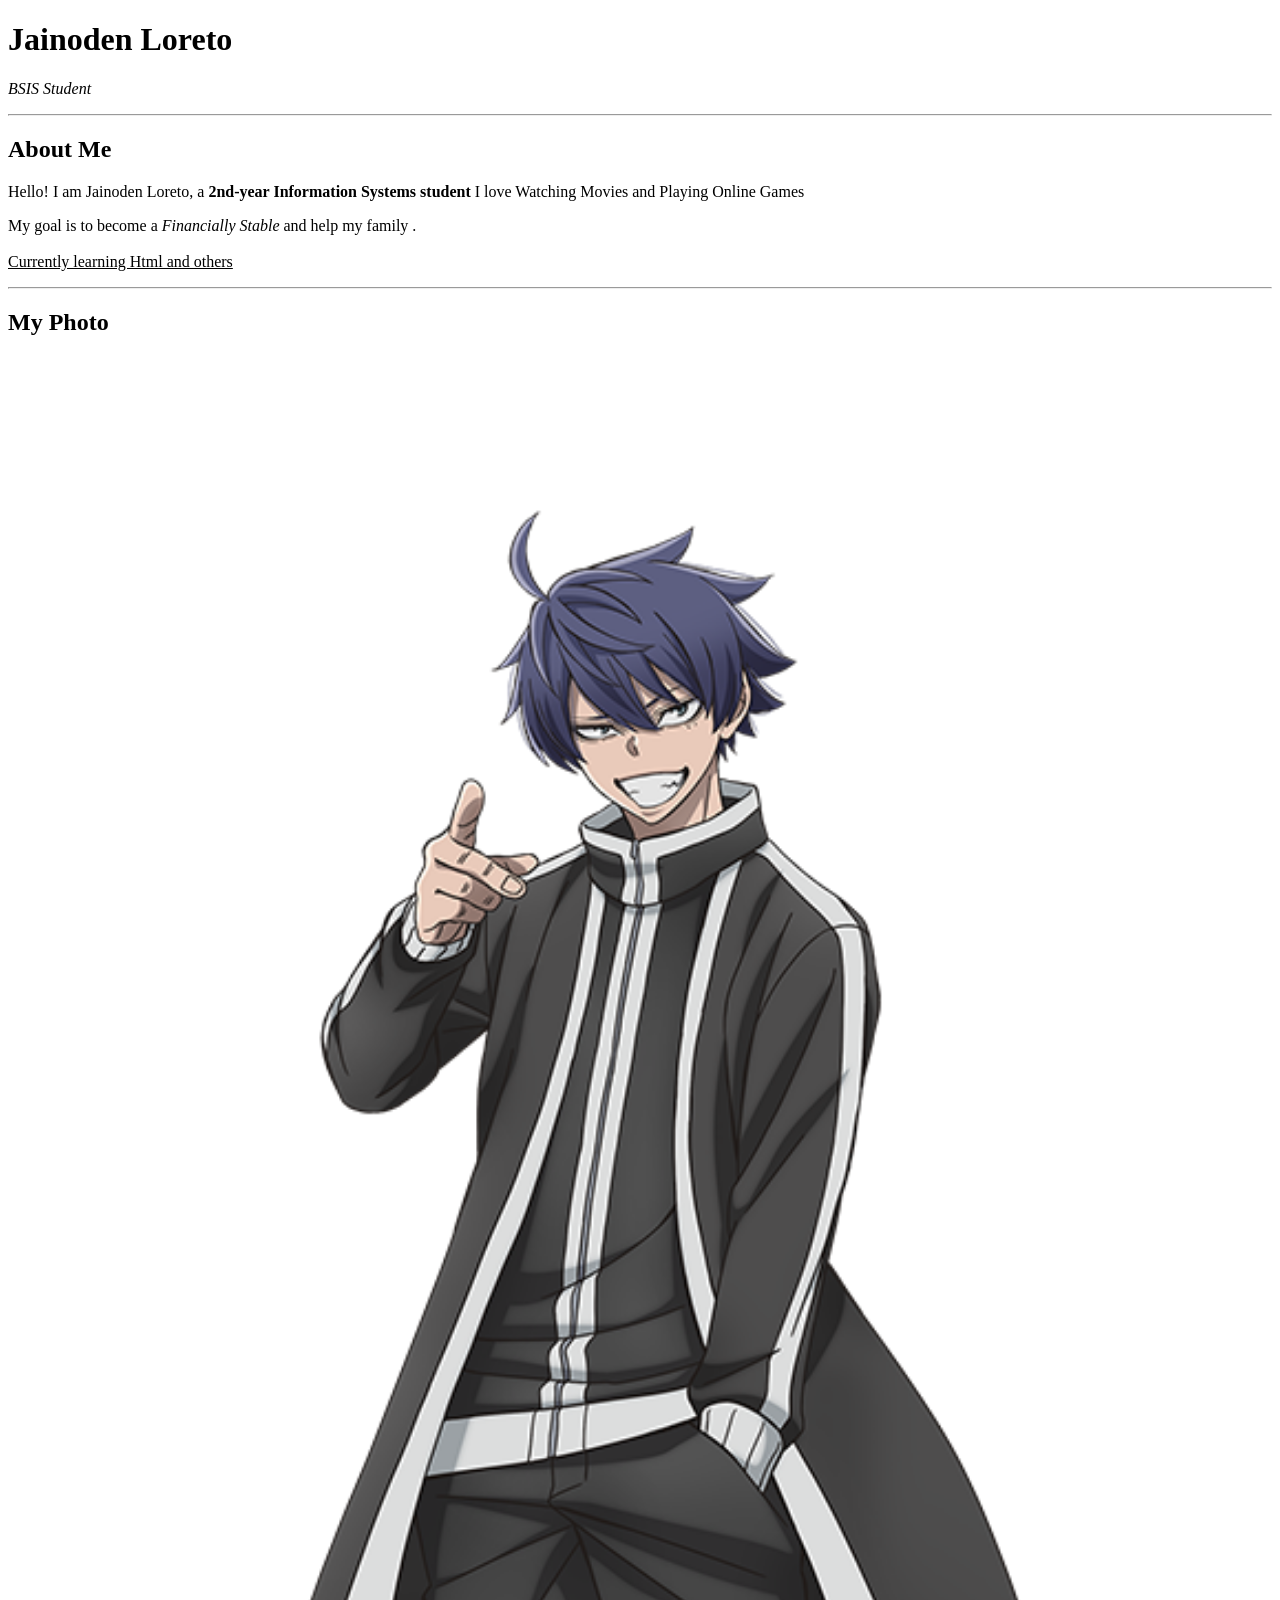
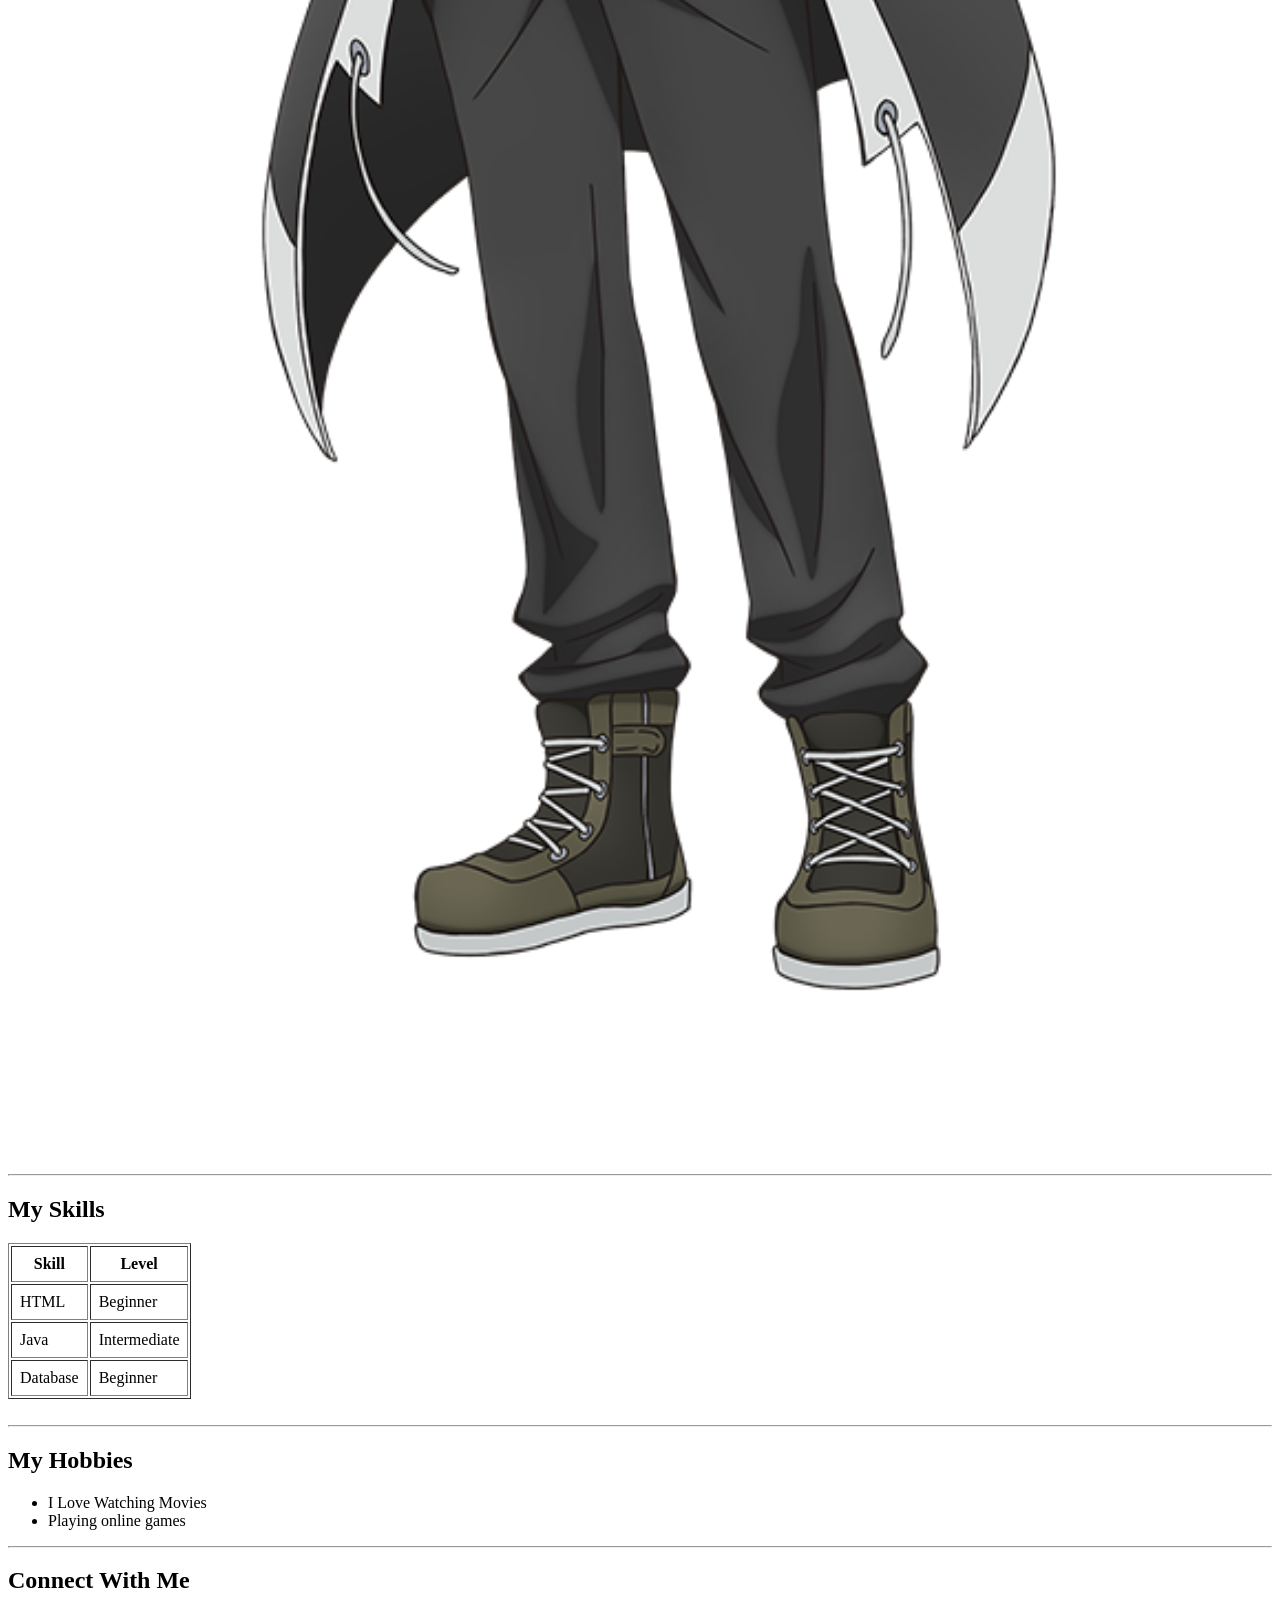
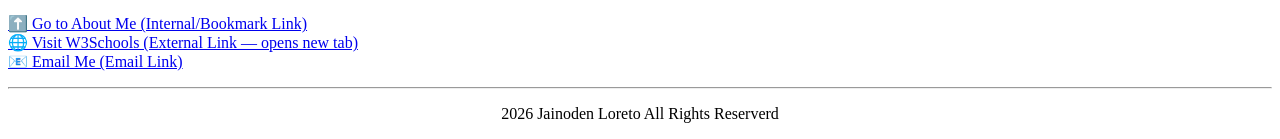
==== index.html @ 40e0a0b6 "Add files via upload" ====
<!DOCTYPE html>
<html lang="en">
<head>
 
    <meta charset="UTF-8">
    <meta name="viewport" content="width=device-width, initial-scale=1.0">
    <title>Jainoden Loreto</title>
</head>
<body>
 

<div id="header">
    <h1>Jainoden Loreto</h1>
    <p><em>BSIS Student</em></p>
    <hr>
</div>
<div id="main">
 
    
    <h2 id="about">About Me</h2>
    <p>Hello! I am Jainoden Loreto, a <strong>2nd-year Information Systems student</strong> I love Watching Movies and Playing Online Games</p>
    <p> My goal is to become a <i>Financially Stable</i> and help my family .<br><br>
    <u>Currently learning Html and others</u>
    </p>
    <hr>
 
    
    <h2>My Photo</h2>
    <img src="kas.png" alt=" width="400" height="400" style="width:100%; height:auto;">
    <hr>
 
    
    <h2>My Skills</h2>
    <table border="1" cellpadding="8">
        <tr>
            <th>Skill</th>
            <th>Level</th>
        </tr>
        <tr>
            <td>HTML</td>
            <td>Beginner</td>
        </tr>
        <tr>
            <td>Java</td>
            <td>Intermediate</td>
        </tr>
        <tr>
            <td>Database</td>
            <td>Beginner</td>
        </tr>
    </table>
    <br>
    <hr>
 
   
    <h2>My Hobbies</h2>
    <ul>
        <li>I Love Watching Movies</li>
        <li>Playing online games</li>
    </ul>
    <hr>
 
   
    <h2>Connect With Me</h2>
    <p>
        <a href="#about">⬆️ Go to About Me (Internal/Bookmark Link)</a><br>
        <a href="https://www.w3schools.com" target="_blank">🌐 Visit W3Schools (External Link — opens new tab)</a><br>
        <a href="mailtojainodenloreto13@email.com">📧 Email Me (Email Link)</a>
    </p>
 
</div>
 
<div id="footer">
    <hr>
    <p style="text-align:center;">2026 Jainoden Loreto  All Rights Reserverd</p>
</div>
 
</body>
</html>
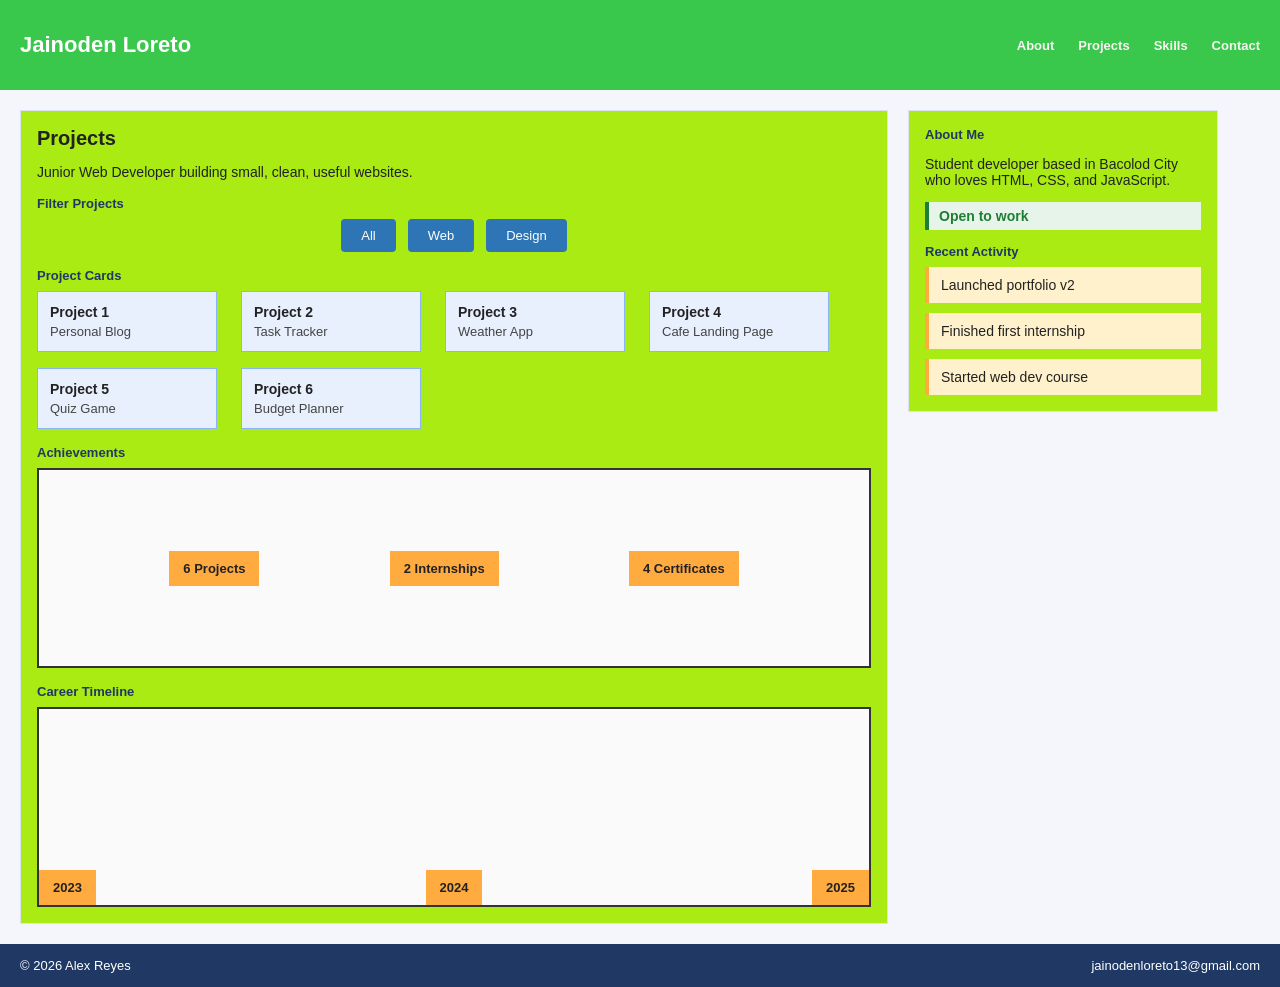
==== commit e72d59ca: "Add files via upload" ====
--- a/index.html
+++ b/index.html
@@ -1,80 +1,59 @@
-<!DOCTYPE html>
-<html lang="en">
-<head>
- 
-    <meta charset="UTF-8">
-    <meta name="viewport" content="width=device-width, initial-scale=1.0">
-    <title>Jainoden Loreto</title>
-</head>
-<body>
- 
-
-<div id="header">
-    <h1>Jainoden Loreto</h1>
-    <p><em>BSIS Student</em></p>
-    <hr>
-</div>
-<div id="main">
- 
-    
-    <h2 id="about">About Me</h2>
-    <p>Hello! I am Jainoden Loreto, a <strong>2nd-year Information Systems student</strong> I love Watching Movies and Playing Online Games</p>
-    <p> My goal is to become a <i>Financially Stable</i> and help my family .<br><br>
-    <u>Currently learning Html and others</u>
-    </p>
-    <hr>
- 
-    
-    <h2>My Photo</h2>
-    <img src="kas.png" alt=" width="400" height="400" style="width:100%; height:auto;">
-    <hr>
- 
-    
-    <h2>My Skills</h2>
-    <table border="1" cellpadding="8">
-        <tr>
-            <th>Skill</th>
-            <th>Level</th>
-        </tr>
-        <tr>
-            <td>HTML</td>
-            <td>Beginner</td>
-        </tr>
-        <tr>
-            <td>Java</td>
-            <td>Intermediate</td>
-        </tr>
-        <tr>
-            <td>Database</td>
-            <td>Beginner</td>
-        </tr>
-    </table>
-    <br>
-    <hr>
- 
-   
-    <h2>My Hobbies</h2>
-    <ul>
-        <li>I Love Watching Movies</li>
-        <li>Playing online games</li>
-    </ul>
-    <hr>
- 
-   
-    <h2>Connect With Me</h2>
-    <p>
-        <a href="#about">⬆️ Go to About Me (Internal/Bookmark Link)</a><br>
-        <a href="https://www.w3schools.com" target="_blank">🌐 Visit W3Schools (External Link — opens new tab)</a><br>
-        <a href="mailtojainodenloreto13@email.com">📧 Email Me (Email Link)</a>
-    </p>
- 
-</div>
- 
-<div id="footer">
-    <hr>
-    <p style="text-align:center;">2026 Jainoden Loreto  All Rights Reserverd</p>
-</div>
- 
-</body>
-</html>
- +<!DOCTYPE html>
+<html lang="en">
+<head>
+<meta charset="UTF-8">
+<meta name="viewport" content="width=device-width, initial-scale=1">
+<title>Jainoden Loreto | Portfolio</title>
+<link rel="stylesheet" href="style.css">
+</head>
+<body>
+<header>
+  <div class="logo">Jainoden Loreto</div>
+  <nav class="menu">
+    <a href="#">About</a><a href="#">Projects</a><a href="#">Skills</a><a href="#">Contact</a>
+  </nav>
+</header>
+<div class="layout">
+  <main>
+    <h1>Projects</h1>
+    <p>Junior Web Developer building small, clean, useful websites.</p>
+    <h2>Filter Projects</h2>
+    <div class="button-group">
+      <button>All</button><button>Web</button><button>Design</button>
+    </div>
+    <h2>Project Cards</h2>
+    <div class="cards">
+      <div class="card"><strong>Project 1</strong><span>Personal Blog</span></div>
+      <div class="card"><strong>Project 2</strong><span>Task Tracker</span></div>
+      <div class="card"><strong>Project 3</strong><span>Weather App</span></div>
+      <div class="card"><strong>Project 4</strong><span>Cafe Landing Page</span></div>
+      <div class="card"><strong>Project 5</strong><span>Quiz Game</span></div>
+      <div class="card"><strong>Project 6</strong><span>Budget Planner</span></div>
+    </div>
+    <h2>Achievements</h2>
+    <div class="box-a">
+      <div class="item">6 Projects</div><div class="item">2 Internships</div><div class="item">4 Certificates</div>
+    </div>
+    <h2>Career Timeline</h2>
+    <div class="box-b">
+      <div class="item">2023</div><div class="item">2024</div><div class="item">2025</div>
+    </div>
+  </main>
+  <aside>
+    <h3>About Me</h3>
+    <p class="bio">Student developer based in Bacolod City who loves HTML, CSS, and JavaScript.</p>
+    <p class="status">Open to work</p>
+    <h3>Recent Activity</h3>
+    <div class="updates">
+      <div class="update">Started web dev course</div>
+      <div class="update">Finished first internship</div>
+      <div class="update">Launched portfolio v2</div>
+    </div>
+  </aside>
+</div>
+<footer>
+  <span>&copy; 2026 Alex Reyes</span>
+  <span>jainodenloreto13@gmail.com</span>
+</footer>
+</body>
+</html>
--- a/style.css
+++ b/style.css
@@ -0,0 +1,99 @@
+/* ===== SECTION A: DO NOT EDIT ===== */
+* { box-sizing: border-box; }
+body { margin: 0; font-family: Arial, Helvetica, sans-serif; background: #f4f6fb; color: #222; font-size: 14px; }
+header { background: #39c84c; color: #fff; padding: 14px 20px; }
+.logo { font-size: 22px; font-weight: bold; }
+.menu a { color: #f8f3f3; text-decoration: none; font-size: 13px; font-weight: bold; display: block; }
+.layout { padding: 0; }
+main, aside { background: #aaeb13; border: 1px solid #dde3ee; padding: 16px; }
+h1 { font-size: 20px; margin: 0 0 8px; }
+h2 { font-size: 13px; margin: 16px 0 8px; color: #1f3864; }
+h3 { font-size: 13px; margin: 0 0 8px; color: #1f3864; }
+button { background: #2e75b6; color: #fff; border: 0; padding: 9px 20px; border-radius: 4px; font-size: 13px; }
+.card { background: #e8f0fe; border: 1px solid #8ab4f8; padding: 12px; width: 180px; }
+.card strong, .card span { display: block; }
+.card span { margin-top: 4px; color: #444; font-size: 13px; }
+.box-a, .box-b { height: 200px; background: #fafafa; border: 2px solid #333; }
+.item { background: #ffab40; font-weight: bold; padding: 10px 14px; font-size: 13px; }
+.status { background: #e6f4ea; color: #1e7e34; font-weight: bold; padding: 6px 10px; border-left: 4px solid #1e7e34; }
+.update { background: #fff1cc; border-left: 4px solid #ffab40; padding: 10px 12px; }
+footer { background: #1f3864; color: #fff; padding: 14px 20px; font-size: 13px; }
+/* ===== END SECTION A ===== */
+
+/* ===== SECTION B: YOUR WORK (edit only below this line) ===== */
+
+/* TASK 1: Site Header (selectors: header, .menu) */
+header{
+    display:flex;
+    height: 90px;
+    justify-content: space-between;
+    align-items: center;
+}
+.menu{
+    display: flex;
+    gap: 24px;
+}
+/* TASK 2: Profile Sidebar + Main Content (selectors: .layout, main, aside) */
+.layout{
+    display: flex;
+    gap: 20px;
+    padding: 20px;
+}
+main{
+    width: 70%;
+
+}
+aside{
+    width: 25%;
+    align-self: flex-start;
+}
+
+/* TASK 3: Project Filter Buttons (selector: .button-group) */
+.button-group{
+    display: flex;
+    justify-content: center;
+    gap: 12px;
+}
+
+
+
+/* TASK 4: Project Card Grid (selector: .cards) */
+.cards{
+    display: flex;
+    flex-wrap: wrap;
+    gap: 16px 24px;
+}
+
+
+/* TASK 5: Highlights and Timeline Strips (selectors: .box-a, .box-b) */
+.box-a{
+    display: flex;
+    justify-content: space-evenly;
+    align-items: center;
+}
+.box-b{
+    display: flex;
+    justify-content: space-between;
+    align-items: flex-end;
+}
+
+
+/* TASK 6: Recent Activity Feed (selector: .updates) */
+.updates{
+    display: flex;
+    flex-direction: column-reverse;
+    gap: 10px;
+}
+
+
+/* TASK 7: Footer (selector: footer) */
+footer{
+    display: flex;
+    justify-content: space-between;
+    align-items: center;
+}
+
+
+/* BONUS: Add exactly one declaration to the .layout rule */
+
+
